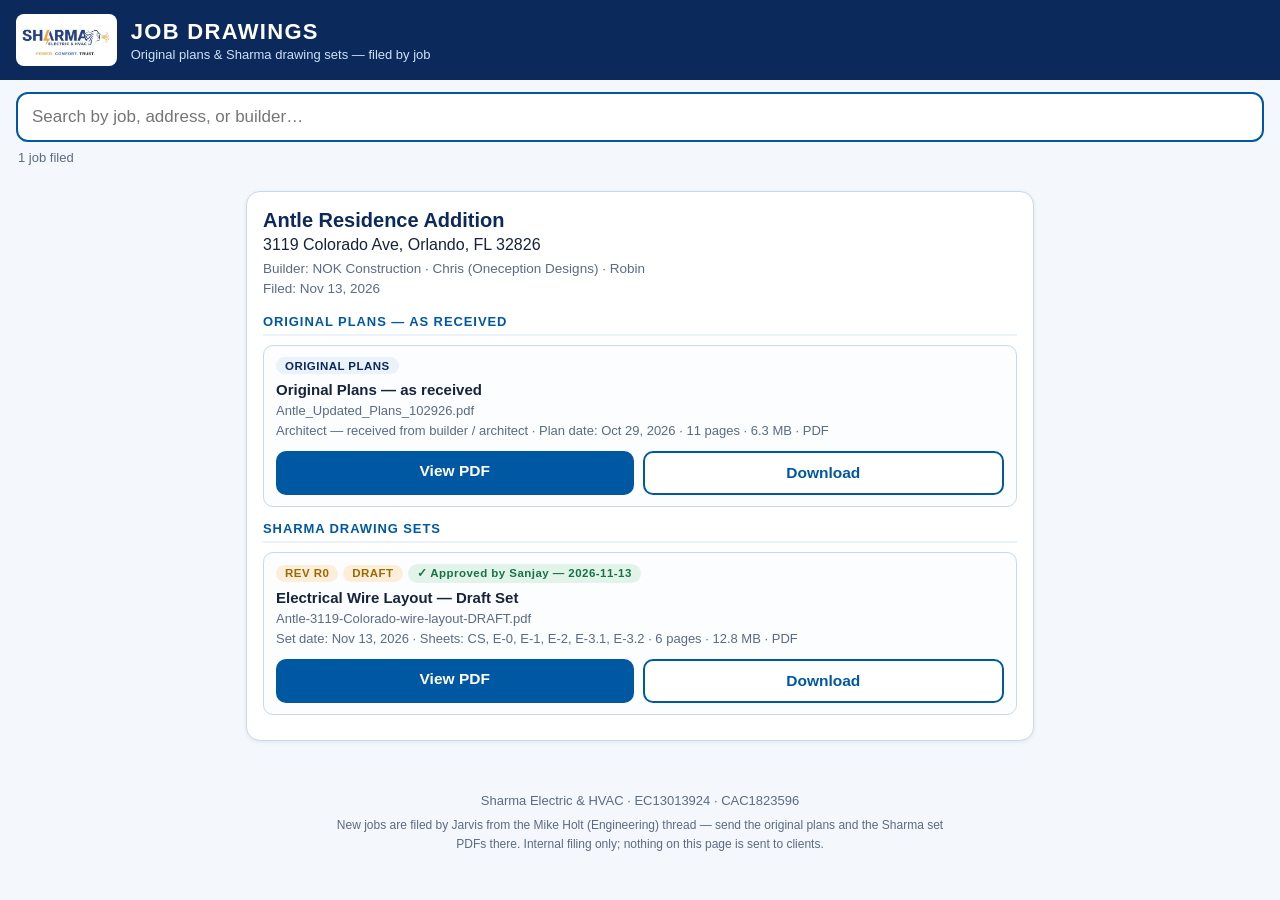
==== index.html @ 449112f2 "Job Drawings filing app — first entry: Antle Residence Addition (NOK), original plans + Sharma R0 dr" ====
<!DOCTYPE html>
<html lang="en">
<head>
<meta charset="UTF-8">
<meta name="viewport" content="width=device-width, initial-scale=1.0">
<meta name="robots" content="noindex, nofollow">
<title>Job Drawings — Sharma Electric &amp; HVAC</title>
<link rel="stylesheet" href="styles.css">
<link rel="icon" href="assets/sharma-logo.png">
</head>
<body>
<header class="topbar">
  <img src="assets/sharma-logo.png" alt="Sharma Electric &amp; HVAC" class="logo">
  <div class="titles">
    <h1>JOB DRAWINGS</h1>
    <p>Original plans &amp; Sharma drawing sets — filed by job</p>
  </div>
</header>

<div class="searchwrap">
  <input id="search" type="search" inputmode="search" placeholder="Search by job, address, or builder…" autocomplete="off">
  <p id="count" class="count"></p>
</div>

<main id="jobs"></main>

<p id="empty" class="empty" hidden>No jobs match that search.</p>

<footer>
  <p>Sharma Electric &amp; HVAC · EC13013924 · CAC1823596</p>
  <p class="small">New jobs are filed by Jarvis from the Mike Holt (Engineering) thread — send the original plans and the Sharma set PDFs there. Internal filing only; nothing on this page is sent to clients.</p>
</footer>

<script src="app.js"></script>
</body>
</html>
---- styles.css ----
*{box-sizing:border-box;margin:0;padding:0}
:root{--navy:#0b2a5b;--blue:#0058a3;--light:#eaf2fa;--ink:#16233a;--mut:#5a6b84;--line:#c9d8ea;--green:#177245;--amber:#9a6a00}
body{font-family:-apple-system,BlinkMacSystemFont,"Segoe UI",Roboto,Arial,sans-serif;background:#f4f7fb;color:var(--ink);-webkit-text-size-adjust:100%}
.topbar{background:var(--navy);color:#fff;display:flex;align-items:center;gap:14px;padding:14px 16px}
.topbar .logo{height:52px;width:auto;background:#fff;border-radius:8px;padding:4px}
.topbar h1{font-size:22px;letter-spacing:.06em}
.topbar p{font-size:13px;color:#cfe0f5;margin-top:2px}
.searchwrap{position:sticky;top:0;background:#f4f7fb;padding:12px 16px 6px;z-index:5}
#search{width:100%;font-size:17px;padding:13px 14px;border:2px solid var(--blue);border-radius:12px;background:#fff;color:var(--ink)}
.count{font-size:13px;color:var(--mut);margin:8px 2px 2px}
main{padding:6px 16px 20px;max-width:820px;margin:0 auto}
.job{background:#fff;border:1px solid var(--line);border-radius:14px;padding:16px;margin:12px 0;box-shadow:0 1px 4px rgba(11,42,91,.08)}
.job h2{font-size:20px;color:var(--navy);line-height:1.25}
.job .addr{font-size:16px;margin-top:3px}
.job .meta{font-size:13.5px;color:var(--mut);margin-top:5px;line-height:1.5}
.section{margin-top:14px}
.section h3{font-size:13px;letter-spacing:.07em;color:var(--blue);border-bottom:2px solid var(--light);padding-bottom:5px;margin-bottom:9px}
.doc{border:1px solid var(--line);border-radius:10px;padding:11px 12px;margin-bottom:9px;background:#fbfdff}
.doc .fname{font-weight:700;font-size:15px;word-break:break-all}
.doc .ddet{font-size:13px;color:var(--mut);margin-top:3px;line-height:1.55}
.badge{display:inline-block;font-size:11.5px;font-weight:700;letter-spacing:.04em;border-radius:999px;padding:2.5px 9px;margin-right:5px;vertical-align:1px}
.badge.orig{background:var(--light);color:var(--navy)}
.badge.rev{background:#fdeeda;color:var(--amber)}
.badge.draft{background:#fdeeda;color:var(--amber)}
.badge.appr{background:#e2f4e9;color:var(--green)}
.btns{display:flex;gap:9px;margin-top:10px}
.btn{flex:1;text-align:center;text-decoration:none;font-weight:700;font-size:15.5px;padding:11px 0;border-radius:10px}
.btn.view{background:var(--blue);color:#fff}
.btn.dl{background:#fff;color:var(--blue);border:2px solid var(--blue)}
.empty{text-align:center;color:var(--mut);padding:28px 16px;font-size:15px}
footer{padding:18px 16px 30px;text-align:center;color:var(--mut);font-size:13px;line-height:1.6}
footer .small{font-size:12px;max-width:620px;margin:4px auto 0}
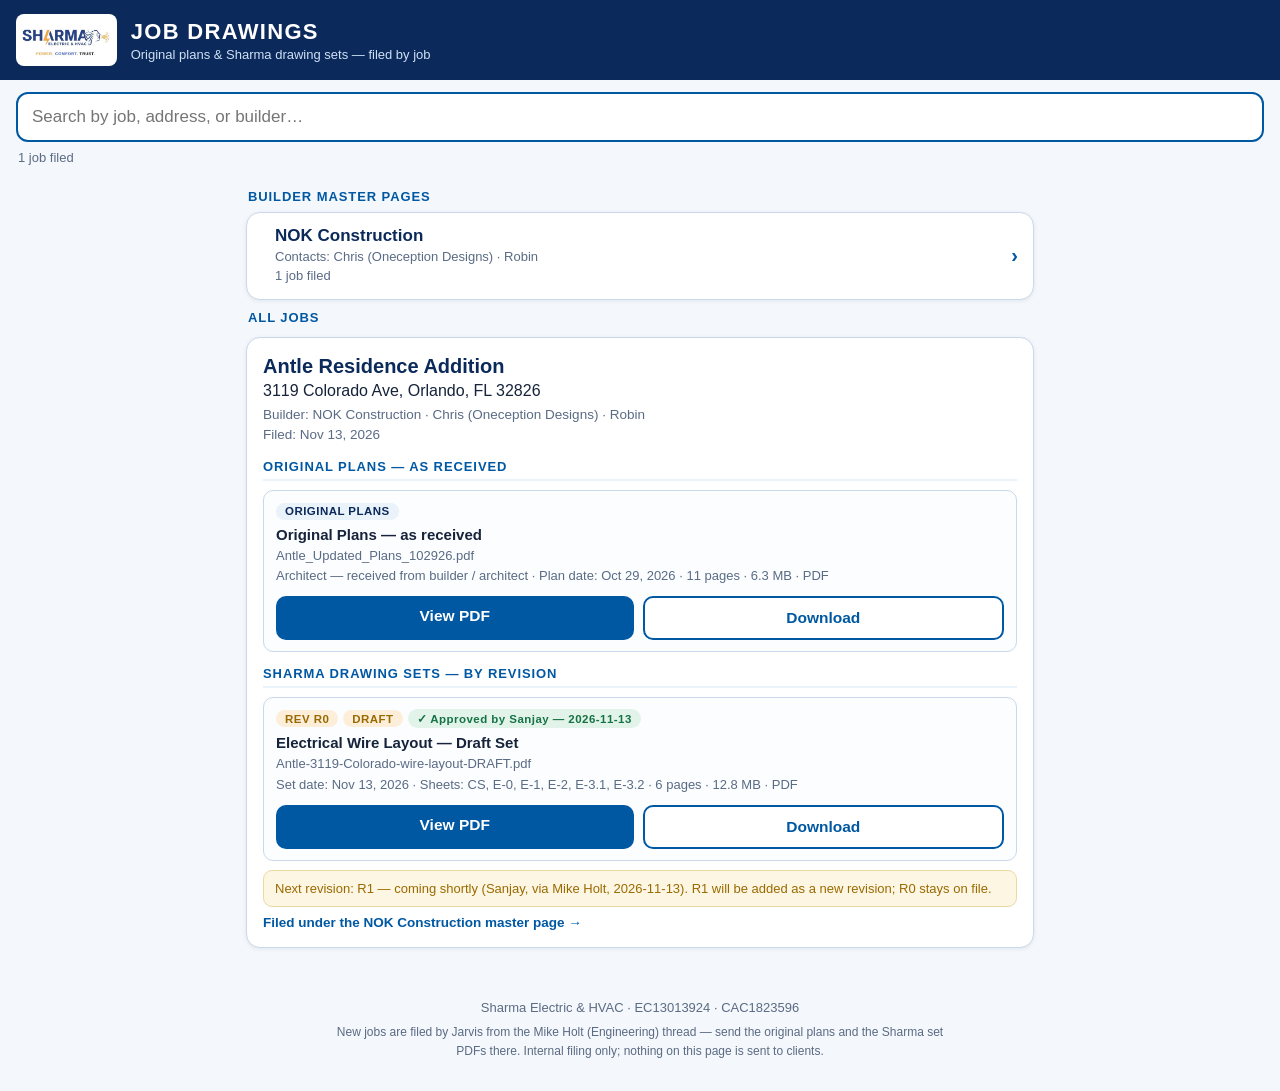
==== commit 7c5307fc: "NOK Construction master page — Antle nested under it; R1 noted as pending revision (R0 stays on file" ====
--- a/index.html
+++ b/index.html
@@ -22,7 +22,10 @@
   <p id="count" class="count"></p>
 </div>
 
-<main id="jobs"></main>
+<main>
+  <div id="builders"></div>
+  <div id="jobs"></div>
+</main>
 
 <p id="empty" class="empty" hidden>No jobs match that search.</p>
 
--- a/styles.css
+++ b/styles.css
@@ -28,5 +28,16 @@
 .btn.view{background:var(--blue);color:#fff}
 .btn.dl{background:#fff;color:var(--blue);border:2px solid var(--blue)}
 .empty{text-align:center;color:var(--mut);padding:28px 16px;font-size:15px}
+.builders h3,.jobshead{font-size:13px;letter-spacing:.07em;color:var(--blue);margin:10px 2px 8px}
+.bcard{display:flex;align-items:center;gap:13px;background:#fff;border:1px solid var(--line);border-radius:14px;padding:13px 15px;margin-bottom:10px;text-decoration:none;color:var(--ink);box-shadow:0 1px 4px rgba(11,42,91,.08)}
+.bcard img{height:42px;width:auto;max-width:110px;object-fit:contain}
+.bcard .bname{font-weight:800;font-size:17px;color:var(--navy)}
+.bcard .bmeta{font-size:13px;color:var(--mut);margin-top:2px;line-height:1.45}
+.bcard .go{margin-left:auto;color:var(--blue);font-weight:800;font-size:20px}
+.masterlink{display:inline-block;margin-top:8px;font-size:13.5px;font-weight:700;color:var(--blue);text-decoration:none}
+.revnote{font-size:13px;color:var(--amber);background:#fdf6e3;border:1px solid #ecd9a0;border-radius:9px;padding:8px 11px;line-height:1.5}
+.backlink{font-size:14px;font-weight:700;color:var(--blue);text-decoration:none}
+.builderrow{display:flex;gap:14px;align-items:center}
+.builderlogo{height:54px;width:auto;max-width:150px;object-fit:contain}
 footer{padding:18px 16px 30px;text-align:center;color:var(--mut);font-size:13px;line-height:1.6}
 footer .small{font-size:12px;max-width:620px;margin:4px auto 0}
